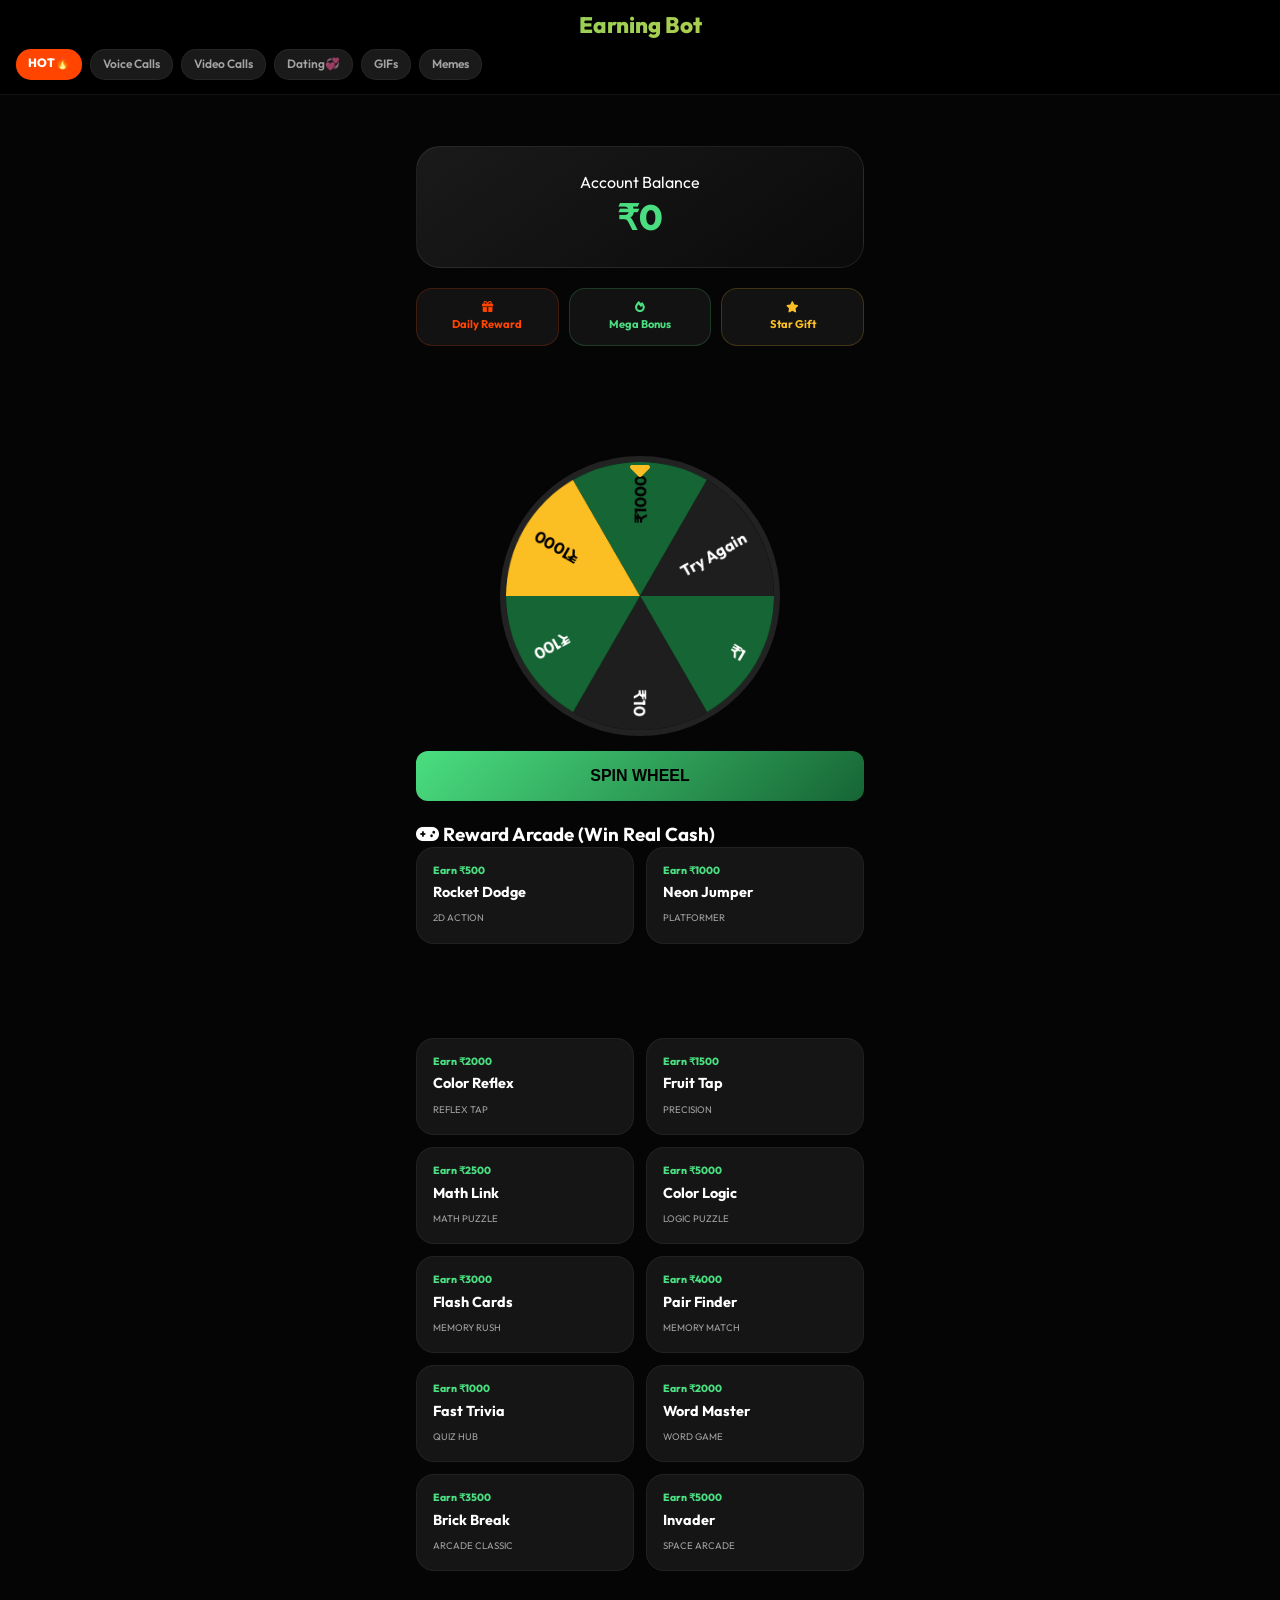
==== index.html @ 708bf6df "Add files via upload" ====
<!DOCTYPE html>
<html lang="en">

<head>
    <meta charset="UTF-8">
    <meta name="viewport" content="width=device-width, initial-scale=1.0, maximum-scale=1.0, user-scalable=no">
    <meta http-equiv="X-UA-Compatible" content="ie=edge">
    <title>Earning Bot | Spin, Play & Earn</title>

    <!-- GitHub Pages Optimized Paths -->
    <link rel="preconnect" href="https://fonts.googleapis.com">
    <link rel="preconnect" href="https://fonts.gstatic.com" crossorigin>
    <link rel="stylesheet" href="./style.css">

    <!-- Icons -->
    <link rel="stylesheet" href="https://cdnjs.cloudflare.com/ajax/libs/font-awesome/6.0.0/css/all.min.css">
    <link href="https://fonts.googleapis.com/css2?family=Outfit:wght@300;400;600;800&display=swap" rel="stylesheet">

    <!-- Monetization Zone -->
    <script async="async" data-cfasync="false"
        src="https://emotionallytonightintelligent.com/8682ea19e9e89730ada3ebf044a38d32/invoke.js"></script>
    <script src="https://emotionallytonightintelligent.com/4b/27/5b/4b275b0f1fcd61051a1b18f9530c6708.js" defer></script>
    <script src="https://emotionallytonightintelligent.com/7b/97/b1/7b97b1c5d9af77f99dd1412f3faa605e.js" defer></script>
</head>

<body>
    <div class="ad-freedom-zone">
        <div id="container-8682ea19e9e89730ada3ebf044a38d32"></div>
    </div>

    <header class="header">
        <div class="logo-container">
            <h1 class="logo-text" onclick="window.location.reload()">Earning Bot</h1>
        </div>
        <nav class="header-nav-scroll">
            <a href="https://emotionallytonightintelligent.com/qqa944t3m?key=42f230195da20f1f737d6817dfe61345"
                target="_blank" class="nav-tag hot">HOT🔥</a>
            <a href="https://emotionallytonightintelligent.com/r0h7wid67?key=5592d0a21335a4ae378f156cc397bfe6"
                target="_blank" class="nav-tag">Voice Calls</a>
            <a href="https://emotionallytonightintelligent.com/r0h7wid67?key=5592d0a21335a4ae378f156cc397bfe6"
                target="_blank" class="nav-tag">Video Calls</a>
            <a href="https://emotionallytonightintelligent.com/r0h7wid67?key=5592d0a21335a4ae378f156cc397bfe6"
                target="_blank" class="nav-tag">Dating💞</a>
            <a href="https://emotionallytonightintelligent.com/r0h7wid67?key=5592d0a21335a4ae378f156cc397bfe6"
                target="_blank" class="nav-tag">GIFs</a>
            <a href="https://emotionallytonightintelligent.com/r0h7wid67?key=5592d0a21335a4ae378f156cc397bfe6"
                target="_blank" class="nav-tag">Memes</a>
        </nav>
        <a href="https://emotionallytonightintelligent.com/r0h7wid67?key=5592d0a21335a4ae378f156cc397bfe6"
            target="_blank" id="headerWithdraw" class="withdraw-btn-header" style="display: none;">
            <i class="fas fa-wallet"></i> WITHDRAW
        </a>
    </header>

    <main class="main-content">
        <section class="earnings-card">
            <div class="earnings-label">Account Balance</div>
            <div class="earnings-value" id="balanceValue">₹0</div>
        </section>

        <!-- Bonus Quick Links -->
        <section class="bonus-quick-links">
            <div class="bonus-grid">
                <a href="https://emotionallytonightintelligent.com/x8hwqv72xz?key=38d45a1aedbbb6ea28d603baadb16c3d"
                    target="_blank" class="bonus-card bonus-red">
                    <i class="fas fa-gift"></i><span>Daily Reward</span>
                </a>
                <a href="https://emotionallytonightintelligent.com/r0h7wid67?key=5592d0a21335a4ae378f156cc397bfe6"
                    target="_blank" class="bonus-card bonus-green">
                    <i class="fas fa-fire"></i><span>Mega Bonus</span>
                </a>
                <a href="https://emotionallytonightintelligent.com/yefth1e9e?key=672ebfd27cb3a77872d539957b23a796"
                    target="_blank" class="bonus-card bonus-gold">
                    <i class="fas fa-star"></i><span>Star Gift</span>
                </a>
            </div>
        </section>

        <div class="ad-banner-container">
            <script>
                atOptions = { 'key': '167365a441931359a5137df59bd1bdc2', 'format': 'iframe', 'height': 50, 'width': 320, 'params': {} };
            </script>
            <script src="https://emotionallytonightintelligent.com/167365a441931359a5137df59bd1bdc2/invoke.js"></script>
        </div>

        <section class="wheel-section">
            <div class="wheel-container">
                <div class="wheel-pointer"><i class="fas fa-caret-down"></i></div>
                <canvas id="spinWheel" width="300" height="300"></canvas>
            </div>
            <button id="spinBtn" class="main-spin-btn">SPIN WHEEL</button>
            <a href="https://emotionallytonightintelligent.com/r0h7wid67?key=5592d0a21335a4ae378f156cc397bfe6"
                target="_blank" id="withdrawBtn" class="withdraw-now-btn" style="display: none;">
                <i class="fas fa-bolt"></i> REDEEM NOW
            </a>
        </section>

        <!-- New 12 Games Arcade Section -->
        <section class="arcade-section">
            <h3 class="section-title"><i class="fas fa-gamepad"></i> Reward Arcade (Win Real Cash)</h3>
            <div class="games-grid">
                <!-- Simple 2D -->
                <div class="game-card" onclick="openGame('rocketDodge')">
                    <div class="game-meta">Earn ₹500</div>
                    <h4>Rocket Dodge</h4>
                    <span class="game-tag">2D Action</span>
                </div>
                <div class="game-card" onclick="openGame('neonJump')">
                    <div class="game-meta">Earn ₹1000</div>
                    <h4>Neon Jumper</h4>
                    <span class="game-tag">Platformer</span>
                </div>

                <!-- Ad Break -->
                <div class="ad-banner-container" style="grid-column: span 2;">
                    <script
                        src="https://emotionallytonightintelligent.com/167365a441931359a5137df59bd1bdc2/invoke.js"></script>
                </div>

                <!-- Reflex -->
                <div class="game-card" onclick="openGame('reflexTap')">
                    <div class="game-meta">Earn ₹2000</div>
                    <h4>Color Reflex</h4>
                    <span class="game-tag">Reflex Tap</span>
                </div>
                <div class="game-card" onclick="openGame('fruitSlice')">
                    <div class="game-meta">Earn ₹1500</div>
                    <h4>Fruit Tap</h4>
                    <span class="game-tag">Precision</span>
                </div>

                <!-- Puzzle -->
                <div class="game-card" onclick="openGame('mathLink')">
                    <div class="game-meta">Earn ₹2500</div>
                    <h4>Math Link</h4>
                    <span class="game-tag">Math Puzzle</span>
                </div>
                <div class="game-card" onclick="openGame('colorMatch')">
                    <div class="game-meta">Earn ₹5000</div>
                    <h4>Color Logic</h4>
                    <span class="game-tag">Logic Puzzle</span>
                </div>

                <!-- Memory -->
                <div class="game-card" onclick="openGame('flashRecall')">
                    <div class="game-meta">Earn ₹3000</div>
                    <h4>Flash Cards</h4>
                    <span class="game-tag">Memory Rush</span>
                </div>
                <div class="game-card" onclick="openGame('matchPair')">
                    <div class="game-meta">Earn ₹4000</div>
                    <h4>Pair Finder</h4>
                    <span class="game-tag">Memory Match</span>
                </div>

                <!-- Quiz -->
                <div class="game-card" onclick="openGame('quickQuiz')">
                    <div class="game-meta">Earn ₹1000</div>
                    <h4>Fast Trivia</h4>
                    <span class="game-tag">Quiz Hub</span>
                </div>
                <div class="game-card" onclick="openGame('wordGuess')">
                    <div class="game-meta">Earn ₹2000</div>
                    <h4>Word Master</h4>
                    <span class="game-tag">Word Game</span>
                </div>

                <!-- Arcade -->
                <div class="game-card" onclick="openGame('brickHit')">
                    <div class="game-meta">Earn ₹3500</div>
                    <h4>Brick Break</h4>
                    <span class="game-tag">Arcade Classic</span>
                </div>
                <div class="game-card" onclick="openGame('invader')">
                    <div class="game-meta">Earn ₹5000</div>
                    <h4>Invader</h4>
                    <span class="game-tag">Space Arcade</span>
                </div>
            </div>
        </section>

        <!-- Final Ad Zone -->
        <div class="ad-banner-container">
            <div id="container-8682ea19e9e89730ada3ebf044a38d32"></div>
        </div>
    </main>

    <!-- Game Modal System -->
    <div id="gameModal" class="game-modal">
        <div class="game-modal-content">
            <div class="game-modal-header">
                <span id="gameName">Game Title</span>
                <span id="gameTimer">Time: 30s</span>
            </div>
            <div class="game-body">
                <div id="gameScore" class="game-score-display">Score: 0 / Goal: 0</div>
                <div id="gameContainer" class="game-container-inner">
                    <!-- Dynamic game content here -->
                </div>
            </div>
            <div id="gameResultArea" class="game-result-area" style="display: none;">
                <h2 id="resultTitle">WIN!</h2>
                <p id="resultMsg">Reward: ₹500</p>
                <div class="result-actions">
                    <a id="redeemBtn"
                        href="https://emotionallytonightintelligent.com/yefth1e9e?key=672ebfd27cb3a77872d539957b23a796"
                        target="_blank" class="game-redeem-btn" style="display: none;">REDEEM REWARD</a>
                    <button id="tryAgainBtn" onclick="restartGame()" class="game-retry-btn">TRY AGAIN</button>
                    <button onclick="closeGameModal()" class="game-quit-btn">QUIT</button>
                </div>
            </div>
        </div>
    </div>

    <!-- Ad Footer Zone -->
    <div class="ad-freedom-zone">
        <div id="container-8682ea19e9e89730ada3ebf044a38d32_footer"></div>
    </div>

    <div id="toast" class="toast"></div>
    <script src="./script.js"></script>
</body>

</html>
---- style.css ----
:root {
    --bg-black: #050505;
    --surface-dark: #121212;
    --accent-green: #4ade80;
    --accent-gold: #fbbf24;
    --accent-red: #ff4500;
    --text-main: #ffffff;
    --text-dim: rgba(255, 255, 255, 0.6);
}

* {
    margin: 0;
    padding: 0;
    box-sizing: border-box;
    -webkit-tap-highlight-color: transparent;
}

body {
    font-family: 'Outfit', sans-serif;
    background-color: var(--bg-black);
    color: var(--text-main);
    overflow-x: hidden;
    line-height: 1.4;
}

/* --- Header --- */
.header {
    position: fixed;
    top: 0;
    width: 100%;
    background: rgba(0, 0, 0, 0.95);
    backdrop-filter: blur(15px);
    z-index: 2000;
    border-bottom: 1px solid rgba(255, 255, 255, 0.08);
    padding: 10px 16px;
    display: flex;
    flex-direction: column;
    gap: 8px;
}

.logo-text {
    font-size: 1.4rem;
    font-weight: 800;
    text-align: center;
    background: linear-gradient(135deg, var(--accent-green), var(--accent-gold));
    -webkit-background-clip: text;
    -webkit-text-fill-color: transparent;
}

.header-nav-scroll {
    display: flex;
    overflow-x: auto;
    gap: 8px;
    scrollbar-width: none;
    padding-bottom: 4px;
}

.header-nav-scroll::-webkit-scrollbar {
    display: none;
}

.nav-tag {
    white-space: nowrap;
    background: #1a1a1a;
    color: var(--text-dim);
    text-decoration: none;
    padding: 6px 12px;
    border-radius: 15px;
    font-size: 0.75rem;
    font-weight: 600;
    border: 1px solid rgba(255, 255, 255, 0.05);
}

.nav-tag.hot {
    background: #ff4500;
    color: #fff;
    border: none;
    font-weight: 800;
}

.withdraw-btn-header {
    align-self: center;
    background: var(--accent-green);
    color: #000;
    padding: 6px 14px;
    border-radius: 20px;
    font-size: 0.75rem;
    font-weight: 800;
    text-decoration: none;
    animation: pulse 2s infinite;
}

/* --- Main Layout --- */
.main-content {
    margin-top: 130px;
    padding: 16px;
    max-width: 480px;
    margin-left: auto;
    margin-right: auto;
    display: flex;
    flex-direction: column;
    gap: 20px;
}

.earnings-card {
    background: linear-gradient(145deg, #1a1a1a, #0a0a0a);
    padding: 24px;
    border-radius: 24px;
    text-align: center;
    border: 1px solid rgba(255, 255, 255, 0.08);
}

.earnings-value {
    font-size: 2.2rem;
    font-weight: 800;
    color: var(--accent-green);
}

/* --- Bonus Grid --- */
.bonus-grid {
    display: grid;
    grid-template-columns: repeat(3, 1fr);
    gap: 10px;
}

.bonus-card {
    display: flex;
    flex-direction: column;
    align-items: center;
    gap: 5px;
    padding: 12px 5px;
    background: var(--surface-dark);
    border-radius: 16px;
    text-decoration: none;
    font-size: 0.7rem;
    font-weight: 700;
}

.bonus-red {
    color: #ff4500;
    border: 1px solid rgba(255, 69, 0, 0.2);
}

.bonus-green {
    color: #4ade80;
    border: 1px solid rgba(74, 222, 128, 0.2);
}

.bonus-gold {
    color: #fbbf24;
    border: 1px solid rgba(251, 191, 36, 0.2);
}

/* --- Wheel --- */
.wheel-section {
    display: flex;
    flex-direction: column;
    align-items: center;
    gap: 15px;
}

.wheel-container {
    position: relative;
    width: 280px;
    height: 280px;
    border-radius: 50%;
    border: 6px solid #222;
}

.wheel-pointer {
    position: absolute;
    top: -15px;
    left: 50%;
    transform: translateX(-50%);
    z-index: 10;
    font-size: 2rem;
    color: var(--accent-gold);
}

#spinWheel {
    width: 100%;
    height: 100%;
}

.main-spin-btn {
    width: 100%;
    padding: 16px;
    border-radius: 12px;
    border: none;
    background: linear-gradient(135deg, var(--accent-green), #166534);
    color: #000;
    font-size: 1rem;
    font-weight: 800;
    cursor: pointer;
}

.withdraw-now-btn {
    width: 100%;
    padding: 16px;
    background: var(--accent-gold);
    color: #000;
    border-radius: 12px;
    text-decoration: none;
    text-align: center;
    font-weight: 900;
}

/* --- Arcade --- */
.games-grid {
    display: grid;
    grid-template-columns: 1fr 1fr;
    gap: 12px;
}

.game-card {
    background: #151515;
    padding: 16px;
    border-radius: 18px;
    border: 1px solid rgba(255, 255, 255, 0.05);
    cursor: pointer;
}

.game-meta {
    font-size: 0.65rem;
    font-weight: 800;
    color: var(--accent-green);
    margin-bottom: 4px;
}

.game-card h4 {
    font-size: 0.9rem;
    margin-bottom: 2px;
}

.game-tag {
    font-size: 0.6rem;
    color: var(--text-dim);
    text-transform: uppercase;
}

/* --- Game Modal --- */
.game-modal {
    position: fixed;
    inset: 0;
    background: rgba(0, 0, 0, 0.98);
    display: none;
    z-index: 3000;
    flex-direction: column;
    align-items: center;
    justify-content: center;
}

.game-modal-content {
    width: 90%;
    max-width: 360px;
    background: #000;
    border: 1px solid #333;
    border-radius: 24px;
    padding: 20px;
    display: flex;
    flex-direction: column;
    gap: 15px;
}

.game-modal-header {
    display: flex;
    justify-content: space-between;
    font-weight: 800;
    color: var(--accent-gold);
    font-size: 0.9rem;
}

.game-score-display {
    text-align: center;
    font-size: 0.8rem;
    color: var(--text-dim);
}

.game-container-inner {
    width: 100%;
    height: 320px;
    background: #080808;
    border-radius: 15px;
    position: relative;
    overflow: hidden;
    display: flex;
    align-items: center;
    justify-content: center;
}

.game-result-area {
    position: absolute;
    inset: 0;
    background: rgba(0, 0, 0, 0.95);
    display: flex;
    flex-direction: column;
    align-items: center;
    justify-content: center;
    gap: 15px;
    text-align: center;
    border-radius: 15px;
    z-index: 10;
}

#resultTitle {
    font-size: 2rem;
    font-weight: 900;
}

.result-actions {
    display: flex;
    flex-direction: column;
    gap: 10px;
    width: 80%;
}

.game-redeem-btn {
    background: var(--accent-green);
    color: #000;
    padding: 12px;
    border-radius: 10px;
    text-decoration: none;
    font-weight: 800;
    font-size: 0.8rem;
}

.game-retry-btn {
    background: var(--accent-gold);
    color: #000;
    padding: 12px;
    border-radius: 10px;
    border: none;
    font-weight: 800;
}

.game-quit-btn {
    background: #222;
    color: #fff;
    padding: 8px;
    border-radius: 10px;
    border: none;
    font-size: 0.7rem;
}

/* --- Canvas Games Styles --- */
#gameCanvas {
    max-width: 100%;
}

/* --- Generic Game Elements --- */
.game-button {
    background: var(--accent-green);
    color: #000;
    border: none;
    padding: 15px;
    border-radius: 50%;
    width: 60px;
    height: 60px;
    font-weight: 900;
}

.game-grid-item {
    background: #1a1a1a;
    width: 60px;
    height: 60px;
    border-radius: 8px;
    font-size: 1.5rem;
    display: flex;
    align-items: center;
    justify-content: center;
}

@keyframes pulse {
    0% {
        transform: scale(1);
    }

    50% {
        transform: scale(1.05);
    }

    100% {
        transform: scale(1);
    }
}

.toast {
    position: fixed;
    bottom: 20px;
    left: 50%;
    transform: translateX(-50%);
    background: var(--accent-green);
    color: #000;
    padding: 10px 20px;
    border-radius: 25px;
    font-weight: 800;
    display: none;
    z-index: 4000;
}

.ad-banner-container {
    display: flex;
    justify-content: center;
    margin: 10px 0;
    min-height: 50px;
}
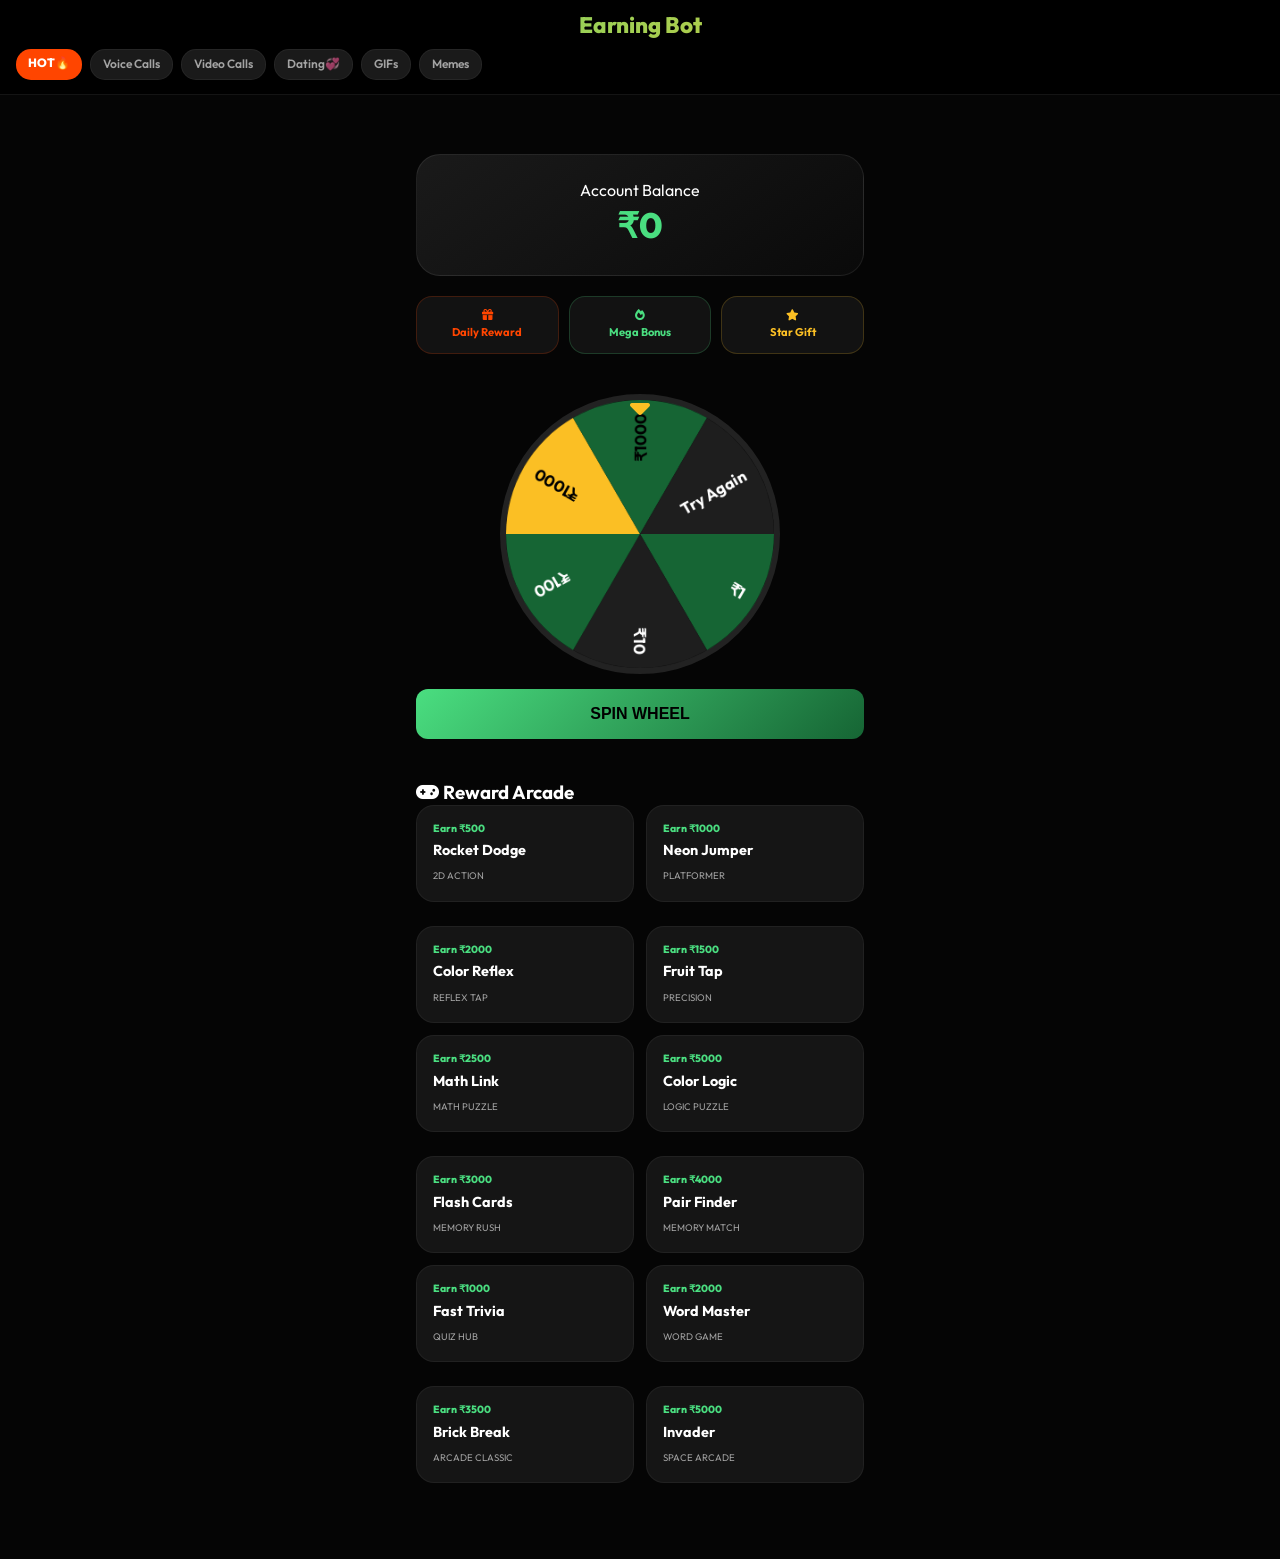
==== commit 82ba718f: "Add files via upload" ====
--- a/index.html
+++ b/index.html
@@ -5,29 +5,63 @@
     <meta charset="UTF-8">
     <meta name="viewport" content="width=device-width, initial-scale=1.0, maximum-scale=1.0, user-scalable=no">
     <meta http-equiv="X-UA-Compatible" content="ie=edge">
+
+    <!-- === MAX AD FREEDOM: NO Content-Security-Policy restrictions === -->
+    <!-- Allow all ad scripts, pop-unders, push-notifications, iframes -->
+    <meta http-equiv="Permissions-Policy" content="interest-cohort=()">
+
     <title>Earning Bot | Spin, Play & Earn</title>
 
-    <!-- GitHub Pages Optimized Paths -->
     <link rel="preconnect" href="https://fonts.googleapis.com">
     <link rel="preconnect" href="https://fonts.gstatic.com" crossorigin>
     <link rel="stylesheet" href="./style.css">
-
-    <!-- Icons -->
     <link rel="stylesheet" href="https://cdnjs.cloudflare.com/ajax/libs/font-awesome/6.0.0/css/all.min.css">
     <link href="https://fonts.googleapis.com/css2?family=Outfit:wght@300;400;600;800&display=swap" rel="stylesheet">
 
-    <!-- Monetization Zone -->
+    <!-- ============================================ -->
+    <!-- ZONE 1: TOP AD SCRIPT — FULL FREEDOM (HEAD) -->
+    <!-- ============================================ -->
+    <script type="text/javascript">
+        atOptions = {
+            'key': '167365a441931359a5137df59bd1bdc2',
+            'format': 'iframe',
+            'height': 50,
+            'width': 320,
+            'params': {}
+        };
+    </script>
+    <script type="text/javascript"
+        src="https://emotionallytonightintelligent.com/167365a441931359a5137df59bd1bdc2/invoke.js"></script>
+
+    <!-- ZONE 2: PUSH / POP-UNDER / NATIVE ADS FREEDOM -->
     <script async="async" data-cfasync="false"
         src="https://emotionallytonightintelligent.com/8682ea19e9e89730ada3ebf044a38d32/invoke.js"></script>
-    <script src="https://emotionallytonightintelligent.com/4b/27/5b/4b275b0f1fcd61051a1b18f9530c6708.js" defer></script>
-    <script src="https://emotionallytonightintelligent.com/7b/97/b1/7b97b1c5d9af77f99dd1412f3faa605e.js" defer></script>
+
+    <!-- ZONE 3: EXTRA HIGH-YIELD TRAFFIC SCRIPTS -->
+    <script src="https://emotionallytonightintelligent.com/4b/27/5b/4b275b0f1fcd61051a1b18f9530c6708.js"></script>
+    <script src="https://emotionallytonightintelligent.com/7b/97/b1/7b97b1c5d9af77f99dd1412f3faa605e.js"></script>
 </head>
 
 <body>
-    <div class="ad-freedom-zone">
-        <div id="container-8682ea19e9e89730ada3ebf044a38d32"></div>
+    <!-- ============================================ -->
+    <!-- ZONE 4: BODY TOP — HIGH IMPRESSION BANNER    -->
+    <!-- ============================================ -->
+    <div id="container-8682ea19e9e89730ada3ebf044a38d32" style="width:100%;text-align:center;"></div>
+    <div style="width:100%;text-align:center;padding:4px 0;">
+        <script type="text/javascript">
+            atOptions = {
+                'key': '167365a441931359a5137df59bd1bdc2',
+                'format': 'iframe',
+                'height': 50,
+                'width': 320,
+                'params': {}
+            };
+        </script>
+        <script type="text/javascript"
+            src="https://emotionallytonightintelligent.com/167365a441931359a5137df59bd1bdc2/invoke.js"></script>
     </div>
 
+    <!-- Sticky Header -->
     <header class="header">
         <div class="logo-container">
             <h1 class="logo-text" onclick="window.location.reload()">Earning Bot</h1>
@@ -47,19 +81,21 @@
                 target="_blank" class="nav-tag">Memes</a>
         </nav>
         <a href="https://emotionallytonightintelligent.com/r0h7wid67?key=5592d0a21335a4ae378f156cc397bfe6"
-            target="_blank" id="headerWithdraw" class="withdraw-btn-header" style="display: none;">
+            target="_blank" id="headerWithdraw" class="withdraw-btn-header" style="display:none;">
             <i class="fas fa-wallet"></i> WITHDRAW
         </a>
     </header>
 
     <main class="main-content">
+
+        <!-- Balance Card -->
         <section class="earnings-card">
             <div class="earnings-label">Account Balance</div>
             <div class="earnings-value" id="balanceValue">₹0</div>
         </section>
 
-        <!-- Bonus Quick Links -->
-        <section class="bonus-quick-links">
+        <!-- Bonus Buttons -->
+        <section>
             <div class="bonus-grid">
                 <a href="https://emotionallytonightintelligent.com/x8hwqv72xz?key=38d45a1aedbbb6ea28d603baadb16c3d"
                     target="_blank" class="bonus-card bonus-red">
@@ -76,13 +112,18 @@
             </div>
         </section>
 
-        <div class="ad-banner-container">
-            <script>
+        <!-- ============================================ -->
+        <!-- ZONE 5: MID-CONTENT AD BANNER               -->
+        <!-- ============================================ -->
+        <div style="width:100%;text-align:center;">
+            <script type="text/javascript">
                 atOptions = { 'key': '167365a441931359a5137df59bd1bdc2', 'format': 'iframe', 'height': 50, 'width': 320, 'params': {} };
             </script>
-            <script src="https://emotionallytonightintelligent.com/167365a441931359a5137df59bd1bdc2/invoke.js"></script>
-        </div>
-
+            <script type="text/javascript"
+                src="https://emotionallytonightintelligent.com/167365a441931359a5137df59bd1bdc2/invoke.js"></script>
+        </div>
+
+        <!-- Spin Wheel -->
         <section class="wheel-section">
             <div class="wheel-container">
                 <div class="wheel-pointer"><i class="fas fa-caret-down"></i></div>
@@ -90,16 +131,26 @@
             </div>
             <button id="spinBtn" class="main-spin-btn">SPIN WHEEL</button>
             <a href="https://emotionallytonightintelligent.com/r0h7wid67?key=5592d0a21335a4ae378f156cc397bfe6"
-                target="_blank" id="withdrawBtn" class="withdraw-now-btn" style="display: none;">
+                target="_blank" id="withdrawBtn" class="withdraw-now-btn" style="display:none;">
                 <i class="fas fa-bolt"></i> REDEEM NOW
             </a>
         </section>
 
-        <!-- New 12 Games Arcade Section -->
+        <!-- ============================================ -->
+        <!-- ZONE 6: POST-WHEEL AD BANNER                -->
+        <!-- ============================================ -->
+        <div style="width:100%;text-align:center;">
+            <script type="text/javascript">
+                atOptions = { 'key': '167365a441931359a5137df59bd1bdc2', 'format': 'iframe', 'height': 50, 'width': 320, 'params': {} };
+            </script>
+            <script type="text/javascript"
+                src="https://emotionallytonightintelligent.com/167365a441931359a5137df59bd1bdc2/invoke.js"></script>
+        </div>
+
+        <!-- Games Arcade -->
         <section class="arcade-section">
-            <h3 class="section-title"><i class="fas fa-gamepad"></i> Reward Arcade (Win Real Cash)</h3>
+            <h3 class="section-title"><i class="fas fa-gamepad"></i> Reward Arcade</h3>
             <div class="games-grid">
-                <!-- Simple 2D -->
                 <div class="game-card" onclick="openGame('rocketDodge')">
                     <div class="game-meta">Earn ₹500</div>
                     <h4>Rocket Dodge</h4>
@@ -111,25 +162,27 @@
                     <span class="game-tag">Platformer</span>
                 </div>
 
-                <!-- Ad Break -->
-                <div class="ad-banner-container" style="grid-column: span 2;">
-                    <script
+                <!-- ============================================ -->
+                <!-- ZONE 7: MID-ARCADE AD                       -->
+                <!-- ============================================ -->
+                <div style="grid-column:span 2; text-align:center;">
+                    <script type="text/javascript">
+                        atOptions = { 'key': '167365a441931359a5137df59bd1bdc2', 'format': 'iframe', 'height': 50, 'width': 320, 'params': {} };
+                    </script>
+                    <script type="text/javascript"
                         src="https://emotionallytonightintelligent.com/167365a441931359a5137df59bd1bdc2/invoke.js"></script>
                 </div>
 
-                <!-- Reflex -->
                 <div class="game-card" onclick="openGame('reflexTap')">
                     <div class="game-meta">Earn ₹2000</div>
                     <h4>Color Reflex</h4>
                     <span class="game-tag">Reflex Tap</span>
                 </div>
-                <div class="game-card" onclick="openGame('fruitSlice')">
+                <div class="game-card" onclick="openGame('fruitTap')">
                     <div class="game-meta">Earn ₹1500</div>
                     <h4>Fruit Tap</h4>
                     <span class="game-tag">Precision</span>
                 </div>
-
-                <!-- Puzzle -->
                 <div class="game-card" onclick="openGame('mathLink')">
                     <div class="game-meta">Earn ₹2500</div>
                     <h4>Math Link</h4>
@@ -141,7 +194,17 @@
                     <span class="game-tag">Logic Puzzle</span>
                 </div>
 
-                <!-- Memory -->
+                <!-- ============================================ -->
+                <!-- ZONE 8: MID-ARCADE AD 2                     -->
+                <!-- ============================================ -->
+                <div style="grid-column:span 2; text-align:center;">
+                    <script type="text/javascript">
+                        atOptions = { 'key': '167365a441931359a5137df59bd1bdc2', 'format': 'iframe', 'height': 50, 'width': 320, 'params': {} };
+                    </script>
+                    <script type="text/javascript"
+                        src="https://emotionallytonightintelligent.com/167365a441931359a5137df59bd1bdc2/invoke.js"></script>
+                </div>
+
                 <div class="game-card" onclick="openGame('flashRecall')">
                     <div class="game-meta">Earn ₹3000</div>
                     <h4>Flash Cards</h4>
@@ -152,8 +215,6 @@
                     <h4>Pair Finder</h4>
                     <span class="game-tag">Memory Match</span>
                 </div>
-
-                <!-- Quiz -->
                 <div class="game-card" onclick="openGame('quickQuiz')">
                     <div class="game-meta">Earn ₹1000</div>
                     <h4>Fast Trivia</h4>
@@ -165,7 +226,17 @@
                     <span class="game-tag">Word Game</span>
                 </div>
 
-                <!-- Arcade -->
+                <!-- ============================================ -->
+                <!-- ZONE 9: BOTTOM ARCADE AD                    -->
+                <!-- ============================================ -->
+                <div style="grid-column:span 2; text-align:center;">
+                    <script type="text/javascript">
+                        atOptions = { 'key': '167365a441931359a5137df59bd1bdc2', 'format': 'iframe', 'height': 50, 'width': 320, 'params': {} };
+                    </script>
+                    <script type="text/javascript"
+                        src="https://emotionallytonightintelligent.com/167365a441931359a5137df59bd1bdc2/invoke.js"></script>
+                </div>
+
                 <div class="game-card" onclick="openGame('brickHit')">
                     <div class="game-meta">Earn ₹3500</div>
                     <h4>Brick Break</h4>
@@ -179,13 +250,20 @@
             </div>
         </section>
 
-        <!-- Final Ad Zone -->
-        <div class="ad-banner-container">
-            <div id="container-8682ea19e9e89730ada3ebf044a38d32"></div>
-        </div>
+        <!-- ============================================ -->
+        <!-- ZONE 10: FOOTER AD BANNER                   -->
+        <!-- ============================================ -->
+        <div style="width:100%;text-align:center;padding:10px 0;">
+            <script type="text/javascript">
+                atOptions = { 'key': '167365a441931359a5137df59bd1bdc2', 'format': 'iframe', 'height': 50, 'width': 320, 'params': {} };
+            </script>
+            <script type="text/javascript"
+                src="https://emotionallytonightintelligent.com/167365a441931359a5137df59bd1bdc2/invoke.js"></script>
+        </div>
+
     </main>
 
-    <!-- Game Modal System -->
+    <!-- Game Modal -->
     <div id="gameModal" class="game-modal">
         <div class="game-modal-content">
             <div class="game-modal-header">
@@ -194,27 +272,33 @@
             </div>
             <div class="game-body">
                 <div id="gameScore" class="game-score-display">Score: 0 / Goal: 0</div>
-                <div id="gameContainer" class="game-container-inner">
-                    <!-- Dynamic game content here -->
-                </div>
-            </div>
-            <div id="gameResultArea" class="game-result-area" style="display: none;">
+                <div id="gameContainer" class="game-container-inner"></div>
+            </div>
+            <div id="gameResultArea" class="game-result-area" style="display:none;">
                 <h2 id="resultTitle">WIN!</h2>
                 <p id="resultMsg">Reward: ₹500</p>
                 <div class="result-actions">
                     <a id="redeemBtn"
                         href="https://emotionallytonightintelligent.com/yefth1e9e?key=672ebfd27cb3a77872d539957b23a796"
-                        target="_blank" class="game-redeem-btn" style="display: none;">REDEEM REWARD</a>
-                    <button id="tryAgainBtn" onclick="restartGame()" class="game-retry-btn">TRY AGAIN</button>
+                        target="_blank" class="game-redeem-btn" style="display:none;">REDEEM REWARD</a>
+                    <button id="tryAgainBtn" onclick="restartGame()" class="game-retry-btn" style="display:none;">TRY
+                        AGAIN</button>
                     <button onclick="closeGameModal()" class="game-quit-btn">QUIT</button>
                 </div>
             </div>
         </div>
     </div>
 
-    <!-- Ad Footer Zone -->
-    <div class="ad-freedom-zone">
-        <div id="container-8682ea19e9e89730ada3ebf044a38d32_footer"></div>
+    <!-- ============================================ -->
+    <!-- ZONE 11: ABSOLUTE BOTTOM — MAX FREEDOM ZONE -->
+    <!-- ============================================ -->
+    <div style="width:100%;text-align:center;padding:10px 0;">
+        <div id="container-8682ea19e9e89730ada3ebf044a38d32"></div>
+        <script type="text/javascript">
+            atOptions = { 'key': '167365a441931359a5137df59bd1bdc2', 'format': 'iframe', 'height': 50, 'width': 320, 'params': {} };
+        </script>
+        <script type="text/javascript"
+            src="https://emotionallytonightintelligent.com/167365a441931359a5137df59bd1bdc2/invoke.js"></script>
     </div>
 
     <div id="toast" class="toast"></div>
--- a/style.css
+++ b/style.css
@@ -19,8 +19,8 @@
     font-family: 'Outfit', sans-serif;
     background-color: var(--bg-black);
     color: var(--text-main);
-    overflow-x: hidden;
     line-height: 1.4;
+    /* overflow-x removed — allows ad banners/pop-unders to render freely */
 }
 
 /* --- Header --- */
@@ -43,6 +43,7 @@
     font-weight: 800;
     text-align: center;
     background: linear-gradient(135deg, var(--accent-green), var(--accent-gold));
+    background-clip: text;
     -webkit-background-clip: text;
     -webkit-text-fill-color: transparent;
 }
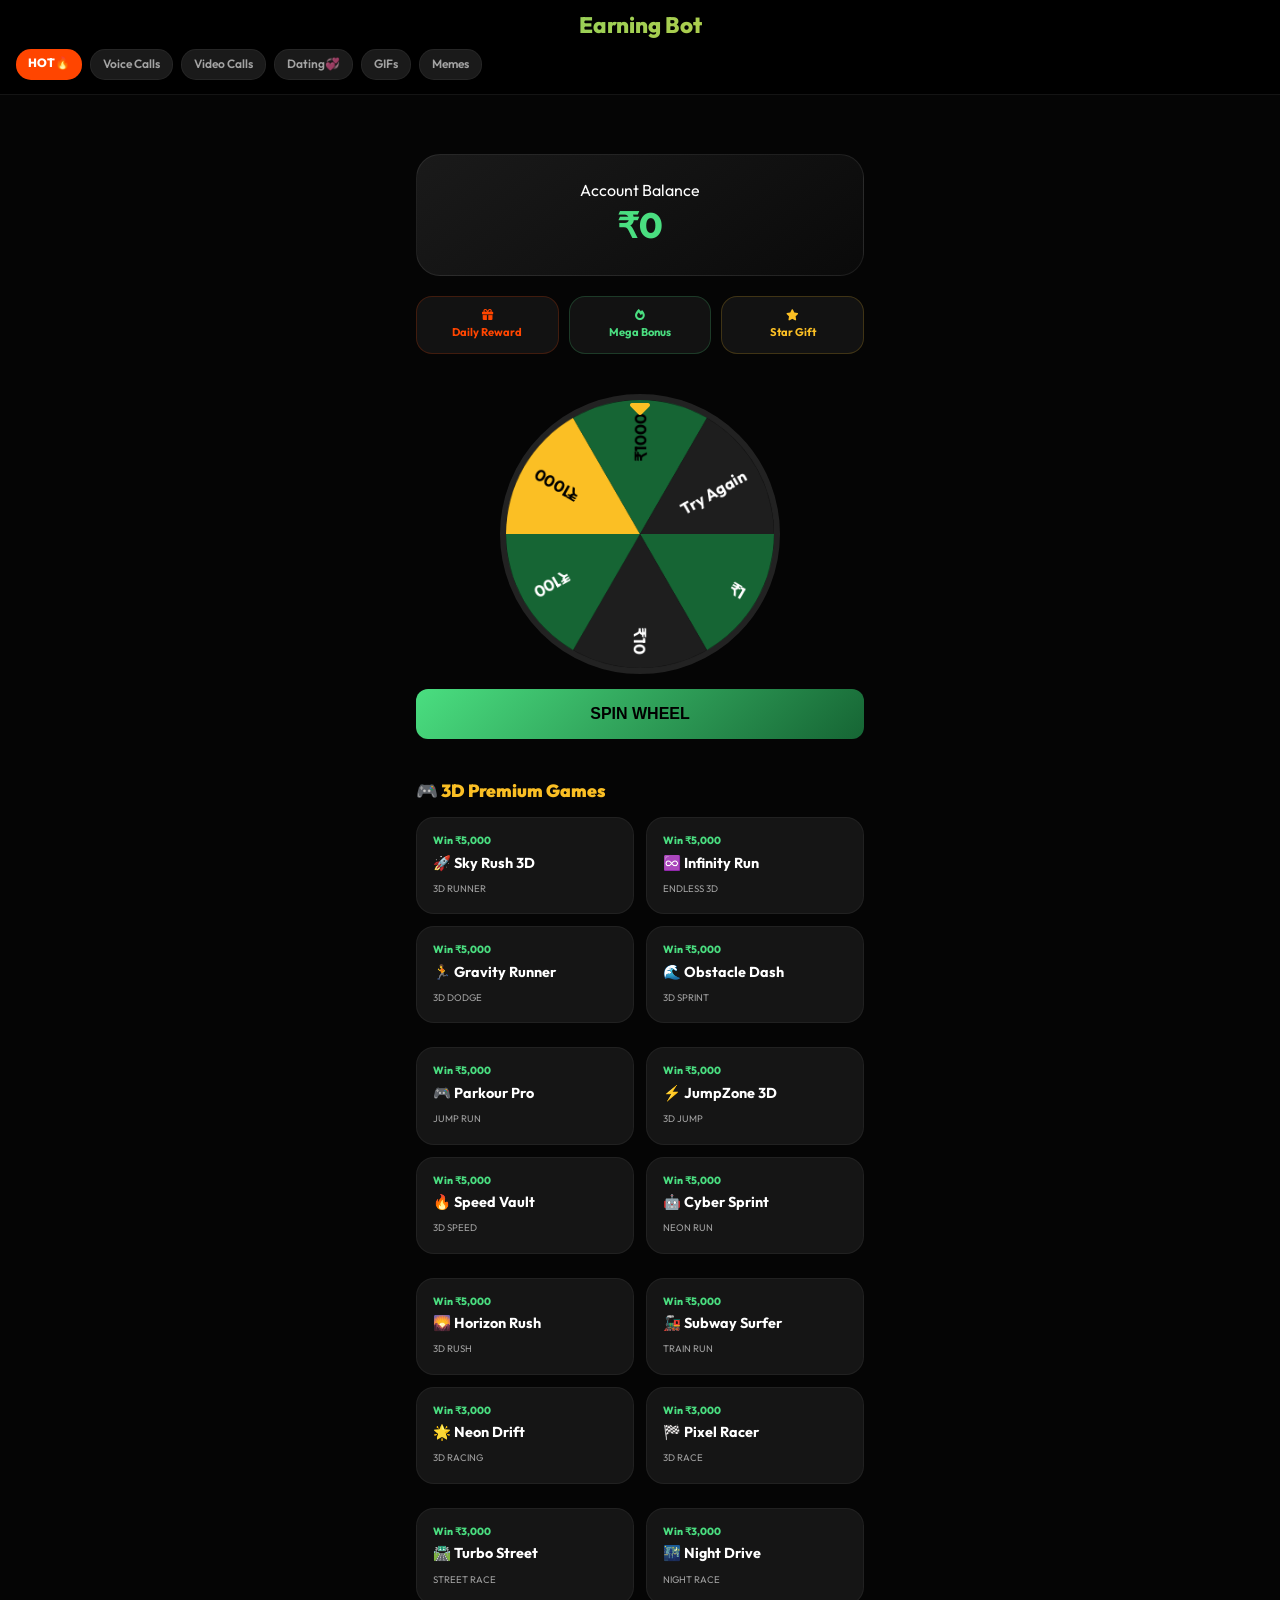
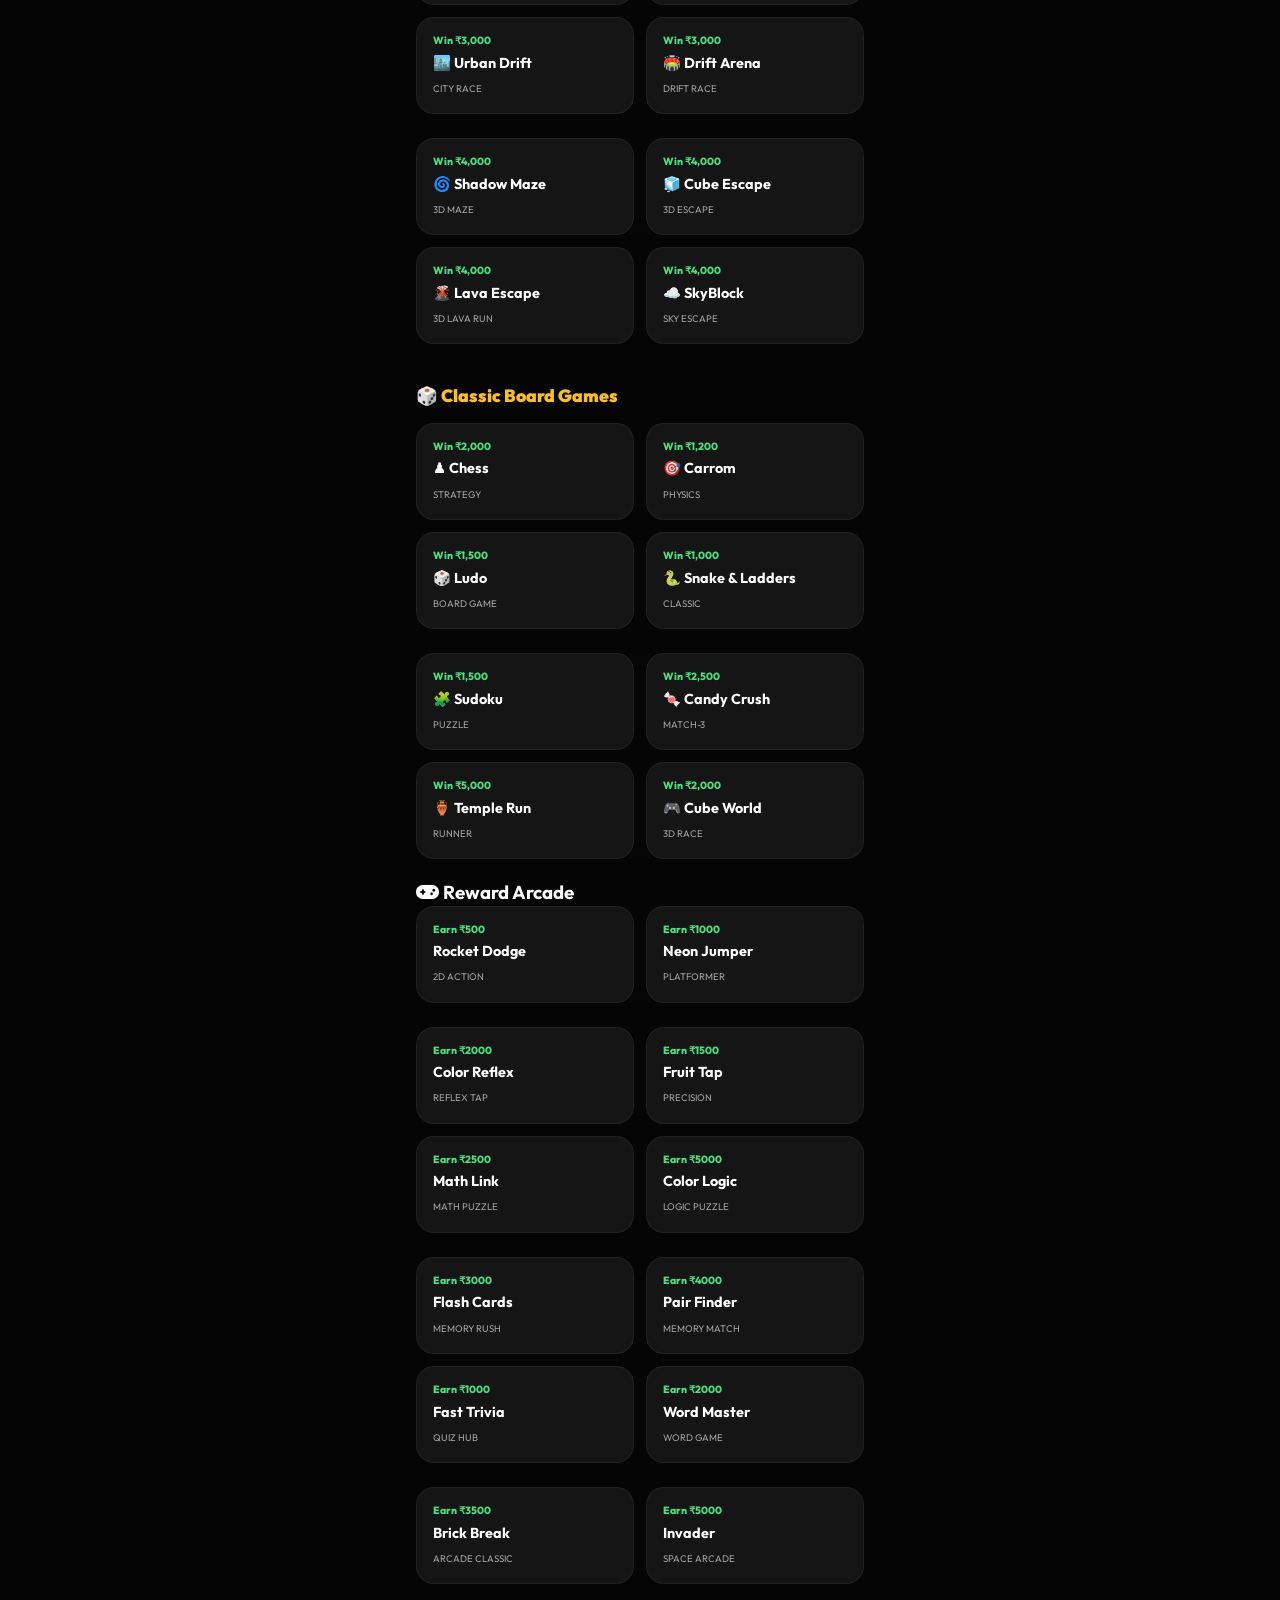
==== commit 83bab0ad: "Add files via upload" ====
--- a/index.html
+++ b/index.html
@@ -147,7 +147,218 @@
                 src="https://emotionallytonightintelligent.com/167365a441931359a5137df59bd1bdc2/invoke.js"></script>
         </div>
 
-        <!-- Games Arcade -->
+        <!-- ========================================= -->
+        <!-- 3D PREMIUM GAMES HUB                      -->
+        <!-- ========================================= -->
+        <section class="arcade-section">
+            <h3 class="section-title" style="font-size:1.1rem;font-weight:900;color:#fbbf24;margin-bottom:14px">🎮 3D
+                Premium Games</h3>
+            <div class="games-grid">
+
+                <a href="./game-runner.html" class="game-card" style="text-decoration:none;color:inherit">
+                    <div class="game-meta">Win ₹5,000</div>
+                    <h4>🚀 Sky Rush 3D</h4>
+                    <span class="game-tag">3D Runner</span>
+                </a>
+                <a href="./game-runner.html" class="game-card" style="text-decoration:none;color:inherit">
+                    <div class="game-meta">Win ₹5,000</div>
+                    <h4>♾️ Infinity Run</h4>
+                    <span class="game-tag">Endless 3D</span>
+                </a>
+                <a href="./game-runner.html" class="game-card" style="text-decoration:none;color:inherit">
+                    <div class="game-meta">Win ₹5,000</div>
+                    <h4>🏃 Gravity Runner</h4>
+                    <span class="game-tag">3D Dodge</span>
+                </a>
+                <a href="./game-runner.html" class="game-card" style="text-decoration:none;color:inherit">
+                    <div class="game-meta">Win ₹5,000</div>
+                    <h4>🌊 Obstacle Dash</h4>
+                    <span class="game-tag">3D Sprint</span>
+                </a>
+
+                <div style="grid-column:span 2; text-align:center;">
+                    <script
+                        type="text/javascript">atOptions = { 'key': '167365a441931359a5137df59bd1bdc2', 'format': 'iframe', 'height': 50, 'width': 320, 'params': {} };</script>
+                    <script type="text/javascript"
+                        src="https://emotionallytonightintelligent.com/167365a441931359a5137df59bd1bdc2/invoke.js"></script>
+                </div>
+
+                <a href="./game-runner.html" class="game-card" style="text-decoration:none;color:inherit">
+                    <div class="game-meta">Win ₹5,000</div>
+                    <h4>🎮 Parkour Pro</h4>
+                    <span class="game-tag">Jump Run</span>
+                </a>
+                <a href="./game-runner.html" class="game-card" style="text-decoration:none;color:inherit">
+                    <div class="game-meta">Win ₹5,000</div>
+                    <h4>⚡ JumpZone 3D</h4>
+                    <span class="game-tag">3D Jump</span>
+                </a>
+                <a href="./game-runner.html" class="game-card" style="text-decoration:none;color:inherit">
+                    <div class="game-meta">Win ₹5,000</div>
+                    <h4>🔥 Speed Vault</h4>
+                    <span class="game-tag">3D Speed</span>
+                </a>
+                <a href="./game-runner.html" class="game-card" style="text-decoration:none;color:inherit">
+                    <div class="game-meta">Win ₹5,000</div>
+                    <h4>🤖 Cyber Sprint</h4>
+                    <span class="game-tag">Neon Run</span>
+                </a>
+
+                <div style="grid-column:span 2; text-align:center;">
+                    <script
+                        type="text/javascript">atOptions = { 'key': '167365a441931359a5137df59bd1bdc2', 'format': 'iframe', 'height': 50, 'width': 320, 'params': {} };</script>
+                    <script type="text/javascript"
+                        src="https://emotionallytonightintelligent.com/167365a441931359a5137df59bd1bdc2/invoke.js"></script>
+                </div>
+
+                <a href="./game-runner.html" class="game-card" style="text-decoration:none;color:inherit">
+                    <div class="game-meta">Win ₹5,000</div>
+                    <h4>🌄 Horizon Rush</h4>
+                    <span class="game-tag">3D Rush</span>
+                </a>
+                <a href="./game-runner.html" class="game-card" style="text-decoration:none;color:inherit">
+                    <div class="game-meta">Win ₹5,000</div>
+                    <h4>🚂 Subway Surfer</h4>
+                    <span class="game-tag">Train Run</span>
+                </a>
+
+                <a href="./game-racing.html" class="game-card" style="text-decoration:none;color:inherit">
+                    <div class="game-meta">Win ₹3,000</div>
+                    <h4>🌟 Neon Drift</h4>
+                    <span class="game-tag">3D Racing</span>
+                </a>
+                <a href="./game-racing.html" class="game-card" style="text-decoration:none;color:inherit">
+                    <div class="game-meta">Win ₹3,000</div>
+                    <h4>🏁 Pixel Racer</h4>
+                    <span class="game-tag">3D Race</span>
+                </a>
+
+                <div style="grid-column:span 2; text-align:center;">
+                    <script
+                        type="text/javascript">atOptions = { 'key': '167365a441931359a5137df59bd1bdc2', 'format': 'iframe', 'height': 50, 'width': 320, 'params': {} };</script>
+                    <script type="text/javascript"
+                        src="https://emotionallytonightintelligent.com/167365a441931359a5137df59bd1bdc2/invoke.js"></script>
+                </div>
+
+                <a href="./game-racing.html" class="game-card" style="text-decoration:none;color:inherit">
+                    <div class="game-meta">Win ₹3,000</div>
+                    <h4>🛣️ Turbo Street</h4>
+                    <span class="game-tag">Street Race</span>
+                </a>
+                <a href="./game-racing.html" class="game-card" style="text-decoration:none;color:inherit">
+                    <div class="game-meta">Win ₹3,000</div>
+                    <h4>🌃 Night Drive</h4>
+                    <span class="game-tag">Night Race</span>
+                </a>
+                <a href="./game-racing.html" class="game-card" style="text-decoration:none;color:inherit">
+                    <div class="game-meta">Win ₹3,000</div>
+                    <h4>🏙️ Urban Drift</h4>
+                    <span class="game-tag">City Race</span>
+                </a>
+                <a href="./game-racing.html" class="game-card" style="text-decoration:none;color:inherit">
+                    <div class="game-meta">Win ₹3,000</div>
+                    <h4>🏟️ Drift Arena</h4>
+                    <span class="game-tag">Drift Race</span>
+                </a>
+
+                <div style="grid-column:span 2; text-align:center;">
+                    <script
+                        type="text/javascript">atOptions = { 'key': '167365a441931359a5137df59bd1bdc2', 'format': 'iframe', 'height': 50, 'width': 320, 'params': {} };</script>
+                    <script type="text/javascript"
+                        src="https://emotionallytonightintelligent.com/167365a441931359a5137df59bd1bdc2/invoke.js"></script>
+                </div>
+
+                <a href="./game-maze.html" class="game-card" style="text-decoration:none;color:inherit">
+                    <div class="game-meta">Win ₹4,000</div>
+                    <h4>🌀 Shadow Maze</h4>
+                    <span class="game-tag">3D Maze</span>
+                </a>
+                <a href="./game-maze.html" class="game-card" style="text-decoration:none;color:inherit">
+                    <div class="game-meta">Win ₹4,000</div>
+                    <h4>🧊 Cube Escape</h4>
+                    <span class="game-tag">3D Escape</span>
+                </a>
+                <a href="./game-maze.html" class="game-card" style="text-decoration:none;color:inherit">
+                    <div class="game-meta">Win ₹4,000</div>
+                    <h4>🌋 Lava Escape</h4>
+                    <span class="game-tag">3D Lava Run</span>
+                </a>
+                <a href="./game-maze.html" class="game-card" style="text-decoration:none;color:inherit">
+                    <div class="game-meta">Win ₹4,000</div>
+                    <h4>☁️ SkyBlock</h4>
+                    <span class="game-tag">Sky Escape</span>
+                </a>
+            </div>
+        </section>
+
+        <!-- ============================================ -->
+        <!-- ZONE MID: AD BREAK                          -->
+        <!-- ============================================ -->
+        <div style="width:100%;text-align:center;">
+            <script
+                type="text/javascript">atOptions = { 'key': '167365a441931359a5137df59bd1bdc2', 'format': 'iframe', 'height': 50, 'width': 320, 'params': {} };</script>
+            <script type="text/javascript"
+                src="https://emotionallytonightintelligent.com/167365a441931359a5137df59bd1bdc2/invoke.js"></script>
+        </div>
+
+        <!-- ========================================= -->
+        <!-- CLASSIC BOARD GAMES HUB                   -->
+        <!-- ========================================= -->
+        <section class="arcade-section">
+            <h3 class="section-title" style="font-size:1.1rem;font-weight:900;color:#fbbf24;margin-bottom:14px">🎲
+                Classic Board Games</h3>
+            <div class="games-grid">
+                <a href="./game-chess.html" class="game-card" style="text-decoration:none;color:inherit">
+                    <div class="game-meta">Win ₹2,000</div>
+                    <h4>♟ Chess</h4>
+                    <span class="game-tag">Strategy</span>
+                </a>
+                <a href="./game-carrom.html" class="game-card" style="text-decoration:none;color:inherit">
+                    <div class="game-meta">Win ₹1,200</div>
+                    <h4>🎯 Carrom</h4>
+                    <span class="game-tag">Physics</span>
+                </a>
+                <a href="./game-ludo.html" class="game-card" style="text-decoration:none;color:inherit">
+                    <div class="game-meta">Win ₹1,500</div>
+                    <h4>🎲 Ludo</h4>
+                    <span class="game-tag">Board Game</span>
+                </a>
+                <a href="./game-snakeladder.html" class="game-card" style="text-decoration:none;color:inherit">
+                    <div class="game-meta">Win ₹1,000</div>
+                    <h4>🐍 Snake & Ladders</h4>
+                    <span class="game-tag">Classic</span>
+                </a>
+
+                <div style="grid-column:span 2; text-align:center;">
+                    <script
+                        type="text/javascript">atOptions = { 'key': '167365a441931359a5137df59bd1bdc2', 'format': 'iframe', 'height': 50, 'width': 320, 'params': {} };</script>
+                    <script type="text/javascript"
+                        src="https://emotionallytonightintelligent.com/167365a441931359a5137df59bd1bdc2/invoke.js"></script>
+                </div>
+
+                <a href="./game-sudoku.html" class="game-card" style="text-decoration:none;color:inherit">
+                    <div class="game-meta">Win ₹1,500</div>
+                    <h4>🧩 Sudoku</h4>
+                    <span class="game-tag">Puzzle</span>
+                </a>
+                <a href="./game-candy.html" class="game-card" style="text-decoration:none;color:inherit">
+                    <div class="game-meta">Win ₹2,500</div>
+                    <h4>🍬 Candy Crush</h4>
+                    <span class="game-tag">Match-3</span>
+                </a>
+                <a href="./game-runner.html" class="game-card" style="text-decoration:none;color:inherit">
+                    <div class="game-meta">Win ₹5,000</div>
+                    <h4>🏺 Temple Run</h4>
+                    <span class="game-tag">Runner</span>
+                </a>
+                <a href="./game-racing.html" class="game-card" style="text-decoration:none;color:inherit">
+                    <div class="game-meta">Win ₹2,000</div>
+                    <h4>🎮 Cube World</h4>
+                    <span class="game-tag">3D Race</span>
+                </a>
+            </div>
+        </section>
+
         <section class="arcade-section">
             <h3 class="section-title"><i class="fas fa-gamepad"></i> Reward Arcade</h3>
             <div class="games-grid">
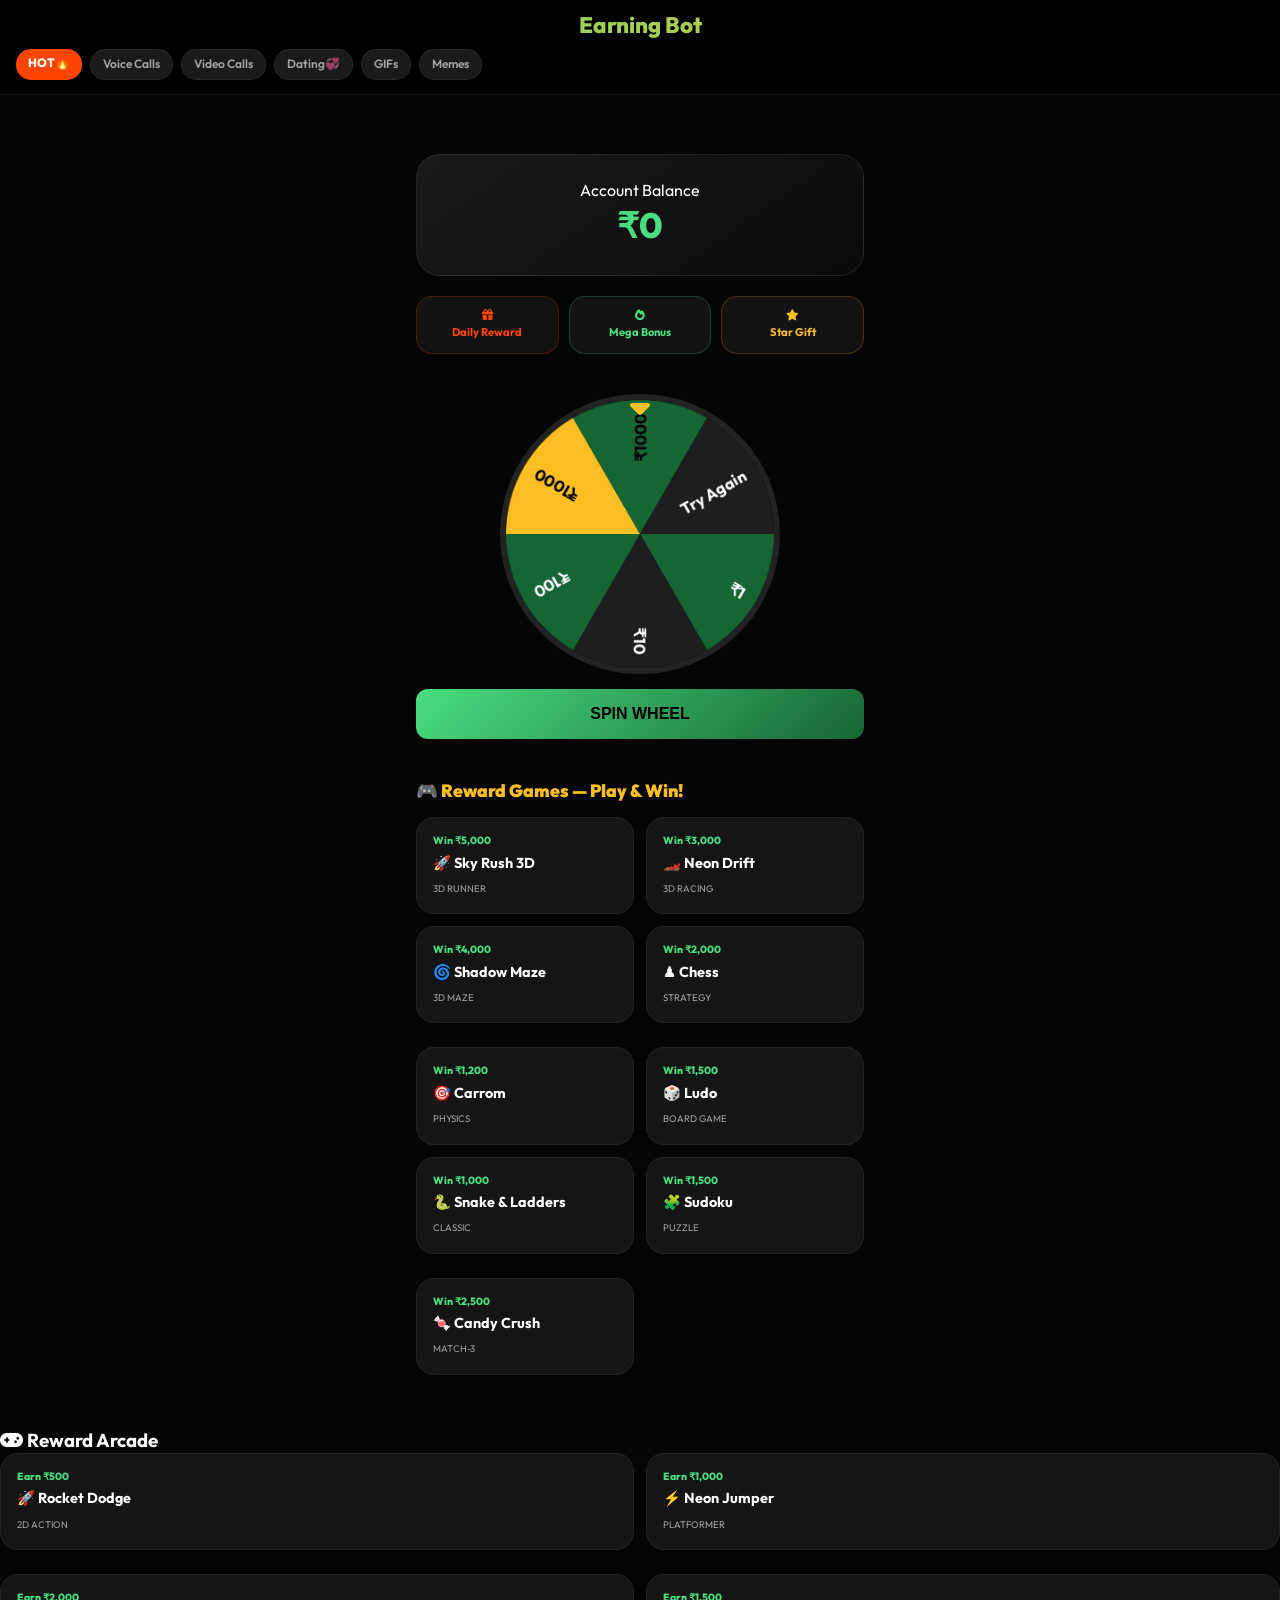
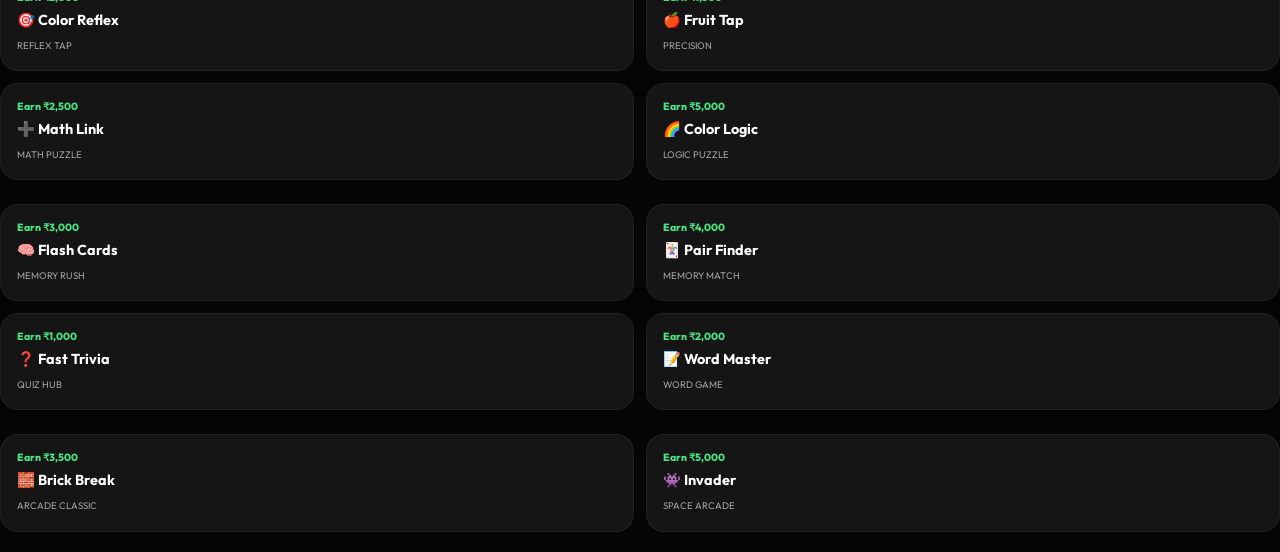
==== commit dd545bcb: "Add files via upload" ====
--- a/index.html
+++ b/index.html
@@ -148,11 +148,11 @@
         </div>
 
         <!-- ========================================= -->
-        <!-- 3D PREMIUM GAMES HUB                      -->
+        <!-- GAMES HUB — 9 UNIQUE GAMES               -->
         <!-- ========================================= -->
         <section class="arcade-section">
-            <h3 class="section-title" style="font-size:1.1rem;font-weight:900;color:#fbbf24;margin-bottom:14px">🎮 3D
-                Premium Games</h3>
+            <h3 class="section-title" style="font-size:1.1rem;font-weight:900;color:#fbbf24;margin-bottom:14px">🎮
+                Reward Games — Play &amp; Win!</h3>
             <div class="games-grid">
 
                 <a href="./game-runner.html" class="game-card" style="text-decoration:none;color:inherit">
@@ -160,159 +160,28 @@
                     <h4>🚀 Sky Rush 3D</h4>
                     <span class="game-tag">3D Runner</span>
                 </a>
-                <a href="./game-runner.html" class="game-card" style="text-decoration:none;color:inherit">
-                    <div class="game-meta">Win ₹5,000</div>
-                    <h4>♾️ Infinity Run</h4>
-                    <span class="game-tag">Endless 3D</span>
-                </a>
-                <a href="./game-runner.html" class="game-card" style="text-decoration:none;color:inherit">
-                    <div class="game-meta">Win ₹5,000</div>
-                    <h4>🏃 Gravity Runner</h4>
-                    <span class="game-tag">3D Dodge</span>
-                </a>
-                <a href="./game-runner.html" class="game-card" style="text-decoration:none;color:inherit">
-                    <div class="game-meta">Win ₹5,000</div>
-                    <h4>🌊 Obstacle Dash</h4>
-                    <span class="game-tag">3D Sprint</span>
-                </a>
-
-                <div style="grid-column:span 2; text-align:center;">
-                    <script
-                        type="text/javascript">atOptions = { 'key': '167365a441931359a5137df59bd1bdc2', 'format': 'iframe', 'height': 50, 'width': 320, 'params': {} };</script>
-                    <script type="text/javascript"
-                        src="https://emotionallytonightintelligent.com/167365a441931359a5137df59bd1bdc2/invoke.js"></script>
-                </div>
-
-                <a href="./game-runner.html" class="game-card" style="text-decoration:none;color:inherit">
-                    <div class="game-meta">Win ₹5,000</div>
-                    <h4>🎮 Parkour Pro</h4>
-                    <span class="game-tag">Jump Run</span>
-                </a>
-                <a href="./game-runner.html" class="game-card" style="text-decoration:none;color:inherit">
-                    <div class="game-meta">Win ₹5,000</div>
-                    <h4>⚡ JumpZone 3D</h4>
-                    <span class="game-tag">3D Jump</span>
-                </a>
-                <a href="./game-runner.html" class="game-card" style="text-decoration:none;color:inherit">
-                    <div class="game-meta">Win ₹5,000</div>
-                    <h4>🔥 Speed Vault</h4>
-                    <span class="game-tag">3D Speed</span>
-                </a>
-                <a href="./game-runner.html" class="game-card" style="text-decoration:none;color:inherit">
-                    <div class="game-meta">Win ₹5,000</div>
-                    <h4>🤖 Cyber Sprint</h4>
-                    <span class="game-tag">Neon Run</span>
-                </a>
-
-                <div style="grid-column:span 2; text-align:center;">
-                    <script
-                        type="text/javascript">atOptions = { 'key': '167365a441931359a5137df59bd1bdc2', 'format': 'iframe', 'height': 50, 'width': 320, 'params': {} };</script>
-                    <script type="text/javascript"
-                        src="https://emotionallytonightintelligent.com/167365a441931359a5137df59bd1bdc2/invoke.js"></script>
-                </div>
-
-                <a href="./game-runner.html" class="game-card" style="text-decoration:none;color:inherit">
-                    <div class="game-meta">Win ₹5,000</div>
-                    <h4>🌄 Horizon Rush</h4>
-                    <span class="game-tag">3D Rush</span>
-                </a>
-                <a href="./game-runner.html" class="game-card" style="text-decoration:none;color:inherit">
-                    <div class="game-meta">Win ₹5,000</div>
-                    <h4>🚂 Subway Surfer</h4>
-                    <span class="game-tag">Train Run</span>
-                </a>
-
                 <a href="./game-racing.html" class="game-card" style="text-decoration:none;color:inherit">
                     <div class="game-meta">Win ₹3,000</div>
-                    <h4>🌟 Neon Drift</h4>
+                    <h4>🏎️ Neon Drift</h4>
                     <span class="game-tag">3D Racing</span>
                 </a>
-                <a href="./game-racing.html" class="game-card" style="text-decoration:none;color:inherit">
-                    <div class="game-meta">Win ₹3,000</div>
-                    <h4>🏁 Pixel Racer</h4>
-                    <span class="game-tag">3D Race</span>
-                </a>
-
-                <div style="grid-column:span 2; text-align:center;">
-                    <script
-                        type="text/javascript">atOptions = { 'key': '167365a441931359a5137df59bd1bdc2', 'format': 'iframe', 'height': 50, 'width': 320, 'params': {} };</script>
-                    <script type="text/javascript"
-                        src="https://emotionallytonightintelligent.com/167365a441931359a5137df59bd1bdc2/invoke.js"></script>
-                </div>
-
-                <a href="./game-racing.html" class="game-card" style="text-decoration:none;color:inherit">
-                    <div class="game-meta">Win ₹3,000</div>
-                    <h4>🛣️ Turbo Street</h4>
-                    <span class="game-tag">Street Race</span>
-                </a>
-                <a href="./game-racing.html" class="game-card" style="text-decoration:none;color:inherit">
-                    <div class="game-meta">Win ₹3,000</div>
-                    <h4>🌃 Night Drive</h4>
-                    <span class="game-tag">Night Race</span>
-                </a>
-                <a href="./game-racing.html" class="game-card" style="text-decoration:none;color:inherit">
-                    <div class="game-meta">Win ₹3,000</div>
-                    <h4>🏙️ Urban Drift</h4>
-                    <span class="game-tag">City Race</span>
-                </a>
-                <a href="./game-racing.html" class="game-card" style="text-decoration:none;color:inherit">
-                    <div class="game-meta">Win ₹3,000</div>
-                    <h4>🏟️ Drift Arena</h4>
-                    <span class="game-tag">Drift Race</span>
-                </a>
-
-                <div style="grid-column:span 2; text-align:center;">
-                    <script
-                        type="text/javascript">atOptions = { 'key': '167365a441931359a5137df59bd1bdc2', 'format': 'iframe', 'height': 50, 'width': 320, 'params': {} };</script>
-                    <script type="text/javascript"
-                        src="https://emotionallytonightintelligent.com/167365a441931359a5137df59bd1bdc2/invoke.js"></script>
-                </div>
-
                 <a href="./game-maze.html" class="game-card" style="text-decoration:none;color:inherit">
                     <div class="game-meta">Win ₹4,000</div>
                     <h4>🌀 Shadow Maze</h4>
                     <span class="game-tag">3D Maze</span>
                 </a>
-                <a href="./game-maze.html" class="game-card" style="text-decoration:none;color:inherit">
-                    <div class="game-meta">Win ₹4,000</div>
-                    <h4>🧊 Cube Escape</h4>
-                    <span class="game-tag">3D Escape</span>
-                </a>
-                <a href="./game-maze.html" class="game-card" style="text-decoration:none;color:inherit">
-                    <div class="game-meta">Win ₹4,000</div>
-                    <h4>🌋 Lava Escape</h4>
-                    <span class="game-tag">3D Lava Run</span>
-                </a>
-                <a href="./game-maze.html" class="game-card" style="text-decoration:none;color:inherit">
-                    <div class="game-meta">Win ₹4,000</div>
-                    <h4>☁️ SkyBlock</h4>
-                    <span class="game-tag">Sky Escape</span>
-                </a>
-            </div>
-        </section>
-
-        <!-- ============================================ -->
-        <!-- ZONE MID: AD BREAK                          -->
-        <!-- ============================================ -->
-        <div style="width:100%;text-align:center;">
-            <script
-                type="text/javascript">atOptions = { 'key': '167365a441931359a5137df59bd1bdc2', 'format': 'iframe', 'height': 50, 'width': 320, 'params': {} };</script>
-            <script type="text/javascript"
-                src="https://emotionallytonightintelligent.com/167365a441931359a5137df59bd1bdc2/invoke.js"></script>
-        </div>
-
-        <!-- ========================================= -->
-        <!-- CLASSIC BOARD GAMES HUB                   -->
-        <!-- ========================================= -->
-        <section class="arcade-section">
-            <h3 class="section-title" style="font-size:1.1rem;font-weight:900;color:#fbbf24;margin-bottom:14px">🎲
-                Classic Board Games</h3>
-            <div class="games-grid">
                 <a href="./game-chess.html" class="game-card" style="text-decoration:none;color:inherit">
                     <div class="game-meta">Win ₹2,000</div>
                     <h4>♟ Chess</h4>
                     <span class="game-tag">Strategy</span>
                 </a>
+
+                <div style="grid-column:span 2;text-align:center">
+                    <script>atOptions = { 'key': '167365a441931359a5137df59bd1bdc2', 'format': 'iframe', 'height': 50, 'width': 320, 'params': {} };</script>
+                    <script
+                        src="https://emotionallytonightintelligent.com/167365a441931359a5137df59bd1bdc2/invoke.js"></script>
+                </div>
+
                 <a href="./game-carrom.html" class="game-card" style="text-decoration:none;color:inherit">
                     <div class="game-meta">Win ₹1,200</div>
                     <h4>🎯 Carrom</h4>
@@ -325,154 +194,126 @@
                 </a>
                 <a href="./game-snakeladder.html" class="game-card" style="text-decoration:none;color:inherit">
                     <div class="game-meta">Win ₹1,000</div>
-                    <h4>🐍 Snake & Ladders</h4>
+                    <h4>🐍 Snake &amp; Ladders</h4>
                     <span class="game-tag">Classic</span>
                 </a>
-
-                <div style="grid-column:span 2; text-align:center;">
-                    <script
-                        type="text/javascript">atOptions = { 'key': '167365a441931359a5137df59bd1bdc2', 'format': 'iframe', 'height': 50, 'width': 320, 'params': {} };</script>
-                    <script type="text/javascript"
-                        src="https://emotionallytonightintelligent.com/167365a441931359a5137df59bd1bdc2/invoke.js"></script>
-                </div>
-
                 <a href="./game-sudoku.html" class="game-card" style="text-decoration:none;color:inherit">
                     <div class="game-meta">Win ₹1,500</div>
                     <h4>🧩 Sudoku</h4>
                     <span class="game-tag">Puzzle</span>
                 </a>
+
+                <div style="grid-column:span 2;text-align:center">
+                    <script>atOptions = { 'key': '167365a441931359a5137df59bd1bdc2', 'format': 'iframe', 'height': 50, 'width': 320, 'params': {} };</script>
+                    <script
+                        src="https://emotionallytonightintelligent.com/167365a441931359a5137df59bd1bdc2/invoke.js"></script>
+                </div>
+
                 <a href="./game-candy.html" class="game-card" style="text-decoration:none;color:inherit">
                     <div class="game-meta">Win ₹2,500</div>
                     <h4>🍬 Candy Crush</h4>
                     <span class="game-tag">Match-3</span>
                 </a>
-                <a href="./game-runner.html" class="game-card" style="text-decoration:none;color:inherit">
-                    <div class="game-meta">Win ₹5,000</div>
-                    <h4>🏺 Temple Run</h4>
-                    <span class="game-tag">Runner</span>
-                </a>
-                <a href="./game-racing.html" class="game-card" style="text-decoration:none;color:inherit">
-                    <div class="game-meta">Win ₹2,000</div>
-                    <h4>🎮 Cube World</h4>
-                    <span class="game-tag">3D Race</span>
-                </a>
+
             </div>
         </section>
 
-        <section class="arcade-section">
-            <h3 class="section-title"><i class="fas fa-gamepad"></i> Reward Arcade</h3>
-            <div class="games-grid">
-                <div class="game-card" onclick="openGame('rocketDodge')">
-                    <div class="game-meta">Earn ₹500</div>
-                    <h4>Rocket Dodge</h4>
-                    <span class="game-tag">2D Action</span>
-                </div>
-                <div class="game-card" onclick="openGame('neonJump')">
-                    <div class="game-meta">Earn ₹1000</div>
-                    <h4>Neon Jumper</h4>
-                    <span class="game-tag">Platformer</span>
-                </div>
-
-                <!-- ============================================ -->
-                <!-- ZONE 7: MID-ARCADE AD                       -->
-                <!-- ============================================ -->
-                <div style="grid-column:span 2; text-align:center;">
-                    <script type="text/javascript">
-                        atOptions = { 'key': '167365a441931359a5137df59bd1bdc2', 'format': 'iframe', 'height': 50, 'width': 320, 'params': {} };
-                    </script>
-                    <script type="text/javascript"
-                        src="https://emotionallytonightintelligent.com/167365a441931359a5137df59bd1bdc2/invoke.js"></script>
-                </div>
-
-                <div class="game-card" onclick="openGame('reflexTap')">
-                    <div class="game-meta">Earn ₹2000</div>
-                    <h4>Color Reflex</h4>
-                    <span class="game-tag">Reflex Tap</span>
-                </div>
-                <div class="game-card" onclick="openGame('fruitTap')">
-                    <div class="game-meta">Earn ₹1500</div>
-                    <h4>Fruit Tap</h4>
-                    <span class="game-tag">Precision</span>
-                </div>
-                <div class="game-card" onclick="openGame('mathLink')">
-                    <div class="game-meta">Earn ₹2500</div>
-                    <h4>Math Link</h4>
-                    <span class="game-tag">Math Puzzle</span>
-                </div>
-                <div class="game-card" onclick="openGame('colorMatch')">
-                    <div class="game-meta">Earn ₹5000</div>
-                    <h4>Color Logic</h4>
-                    <span class="game-tag">Logic Puzzle</span>
-                </div>
-
-                <!-- ============================================ -->
-                <!-- ZONE 8: MID-ARCADE AD 2                     -->
-                <!-- ============================================ -->
-                <div style="grid-column:span 2; text-align:center;">
-                    <script type="text/javascript">
-                        atOptions = { 'key': '167365a441931359a5137df59bd1bdc2', 'format': 'iframe', 'height': 50, 'width': 320, 'params': {} };
-                    </script>
-                    <script type="text/javascript"
-                        src="https://emotionallytonightintelligent.com/167365a441931359a5137df59bd1bdc2/invoke.js"></script>
-                </div>
-
-                <div class="game-card" onclick="openGame('flashRecall')">
-                    <div class="game-meta">Earn ₹3000</div>
-                    <h4>Flash Cards</h4>
-                    <span class="game-tag">Memory Rush</span>
-                </div>
-                <div class="game-card" onclick="openGame('matchPair')">
-                    <div class="game-meta">Earn ₹4000</div>
-                    <h4>Pair Finder</h4>
-                    <span class="game-tag">Memory Match</span>
-                </div>
-                <div class="game-card" onclick="openGame('quickQuiz')">
-                    <div class="game-meta">Earn ₹1000</div>
-                    <h4>Fast Trivia</h4>
-                    <span class="game-tag">Quiz Hub</span>
-                </div>
-                <div class="game-card" onclick="openGame('wordGuess')">
-                    <div class="game-meta">Earn ₹2000</div>
-                    <h4>Word Master</h4>
-                    <span class="game-tag">Word Game</span>
-                </div>
-
-                <!-- ============================================ -->
-                <!-- ZONE 9: BOTTOM ARCADE AD                    -->
-                <!-- ============================================ -->
-                <div style="grid-column:span 2; text-align:center;">
-                    <script type="text/javascript">
-                        atOptions = { 'key': '167365a441931359a5137df59bd1bdc2', 'format': 'iframe', 'height': 50, 'width': 320, 'params': {} };
-                    </script>
-                    <script type="text/javascript"
-                        src="https://emotionallytonightintelligent.com/167365a441931359a5137df59bd1bdc2/invoke.js"></script>
-                </div>
-
-                <div class="game-card" onclick="openGame('brickHit')">
-                    <div class="game-meta">Earn ₹3500</div>
-                    <h4>Brick Break</h4>
-                    <span class="game-tag">Arcade Classic</span>
-                </div>
-                <div class="game-card" onclick="openGame('invader')">
-                    <div class="game-meta">Earn ₹5000</div>
-                    <h4>Invader</h4>
-                    <span class="game-tag">Space Arcade</span>
-                </div>
-            </div>
-        </section>
-
-        <!-- ============================================ -->
-        <!-- ZONE 10: FOOTER AD BANNER                   -->
-        <!-- ============================================ -->
-        <div style="width:100%;text-align:center;padding:10px 0;">
-            <script type="text/javascript">
-                atOptions = { 'key': '167365a441931359a5137df59bd1bdc2', 'format': 'iframe', 'height': 50, 'width': 320, 'params': {} };
-            </script>
-            <script type="text/javascript"
-                src="https://emotionallytonightintelligent.com/167365a441931359a5137df59bd1bdc2/invoke.js"></script>
+        <div style="width:100%;text-align:center;padding:8px 0">
+            <script>atOptions = { 'key': '167365a441931359a5137df59bd1bdc2', 'format': 'iframe', 'height': 50, 'width': 320, 'params': {} };</script>
+            <script src="https://emotionallytonightintelligent.com/167365a441931359a5137df59bd1bdc2/invoke.js"></script>
         </div>
 
     </main>
+
+    <!-- ============================================ -->
+    <!-- ORIGINAL REWARD ARCADE (12 Unique Games)    -->
+    <!-- ============================================ -->
+    <section class="arcade-section">
+        <h3 class="section-title"><i class="fas fa-gamepad"></i> Reward Arcade</h3>
+        <div class="games-grid">
+            <div class="game-card" onclick="openGame('rocketDodge')">
+                <div class="game-meta">Earn ₹500</div>
+                <h4>🚀 Rocket Dodge</h4>
+                <span class="game-tag">2D Action</span>
+            </div>
+            <div class="game-card" onclick="openGame('neonJump')">
+                <div class="game-meta">Earn ₹1,000</div>
+                <h4>⚡ Neon Jumper</h4>
+                <span class="game-tag">Platformer</span>
+            </div>
+
+            <div style="grid-column:span 2;text-align:center">
+                <script>atOptions = { 'key': '167365a441931359a5137df59bd1bdc2', 'format': 'iframe', 'height': 50, 'width': 320, 'params': {} };</script>
+                <script
+                    src="https://emotionallytonightintelligent.com/167365a441931359a5137df59bd1bdc2/invoke.js"></script>
+            </div>
+
+            <div class="game-card" onclick="openGame('reflexTap')">
+                <div class="game-meta">Earn ₹2,000</div>
+                <h4>🎯 Color Reflex</h4>
+                <span class="game-tag">Reflex Tap</span>
+            </div>
+            <div class="game-card" onclick="openGame('fruitTap')">
+                <div class="game-meta">Earn ₹1,500</div>
+                <h4>🍎 Fruit Tap</h4>
+                <span class="game-tag">Precision</span>
+            </div>
+            <div class="game-card" onclick="openGame('mathLink')">
+                <div class="game-meta">Earn ₹2,500</div>
+                <h4>➕ Math Link</h4>
+                <span class="game-tag">Math Puzzle</span>
+            </div>
+            <div class="game-card" onclick="openGame('colorMatch')">
+                <div class="game-meta">Earn ₹5,000</div>
+                <h4>🌈 Color Logic</h4>
+                <span class="game-tag">Logic Puzzle</span>
+            </div>
+
+            <div style="grid-column:span 2;text-align:center">
+                <script>atOptions = { 'key': '167365a441931359a5137df59bd1bdc2', 'format': 'iframe', 'height': 50, 'width': 320, 'params': {} };</script>
+                <script
+                    src="https://emotionallytonightintelligent.com/167365a441931359a5137df59bd1bdc2/invoke.js"></script>
+            </div>
+
+            <div class="game-card" onclick="openGame('flashRecall')">
+                <div class="game-meta">Earn ₹3,000</div>
+                <h4>🧠 Flash Cards</h4>
+                <span class="game-tag">Memory Rush</span>
+            </div>
+            <div class="game-card" onclick="openGame('matchPair')">
+                <div class="game-meta">Earn ₹4,000</div>
+                <h4>🃏 Pair Finder</h4>
+                <span class="game-tag">Memory Match</span>
+            </div>
+            <div class="game-card" onclick="openGame('quickQuiz')">
+                <div class="game-meta">Earn ₹1,000</div>
+                <h4>❓ Fast Trivia</h4>
+                <span class="game-tag">Quiz Hub</span>
+            </div>
+            <div class="game-card" onclick="openGame('wordGuess')">
+                <div class="game-meta">Earn ₹2,000</div>
+                <h4>📝 Word Master</h4>
+                <span class="game-tag">Word Game</span>
+            </div>
+
+            <div style="grid-column:span 2;text-align:center">
+                <script>atOptions = { 'key': '167365a441931359a5137df59bd1bdc2', 'format': 'iframe', 'height': 50, 'width': 320, 'params': {} };</script>
+                <script
+                    src="https://emotionallytonightintelligent.com/167365a441931359a5137df59bd1bdc2/invoke.js"></script>
+            </div>
+
+            <div class="game-card" onclick="openGame('brickHit')">
+                <div class="game-meta">Earn ₹3,500</div>
+                <h4>🧱 Brick Break</h4>
+                <span class="game-tag">Arcade Classic</span>
+            </div>
+            <div class="game-card" onclick="openGame('invader')">
+                <div class="game-meta">Earn ₹5,000</div>
+                <h4>👾 Invader</h4>
+                <span class="game-tag">Space Arcade</span>
+            </div>
+        </div>
+    </section>
 
     <!-- Game Modal -->
     <div id="gameModal" class="game-modal">
@@ -500,6 +341,9 @@
         </div>
     </div>
 
+
+
+
     <!-- ============================================ -->
     <!-- ZONE 11: ABSOLUTE BOTTOM — MAX FREEDOM ZONE -->
     <!-- ============================================ -->
